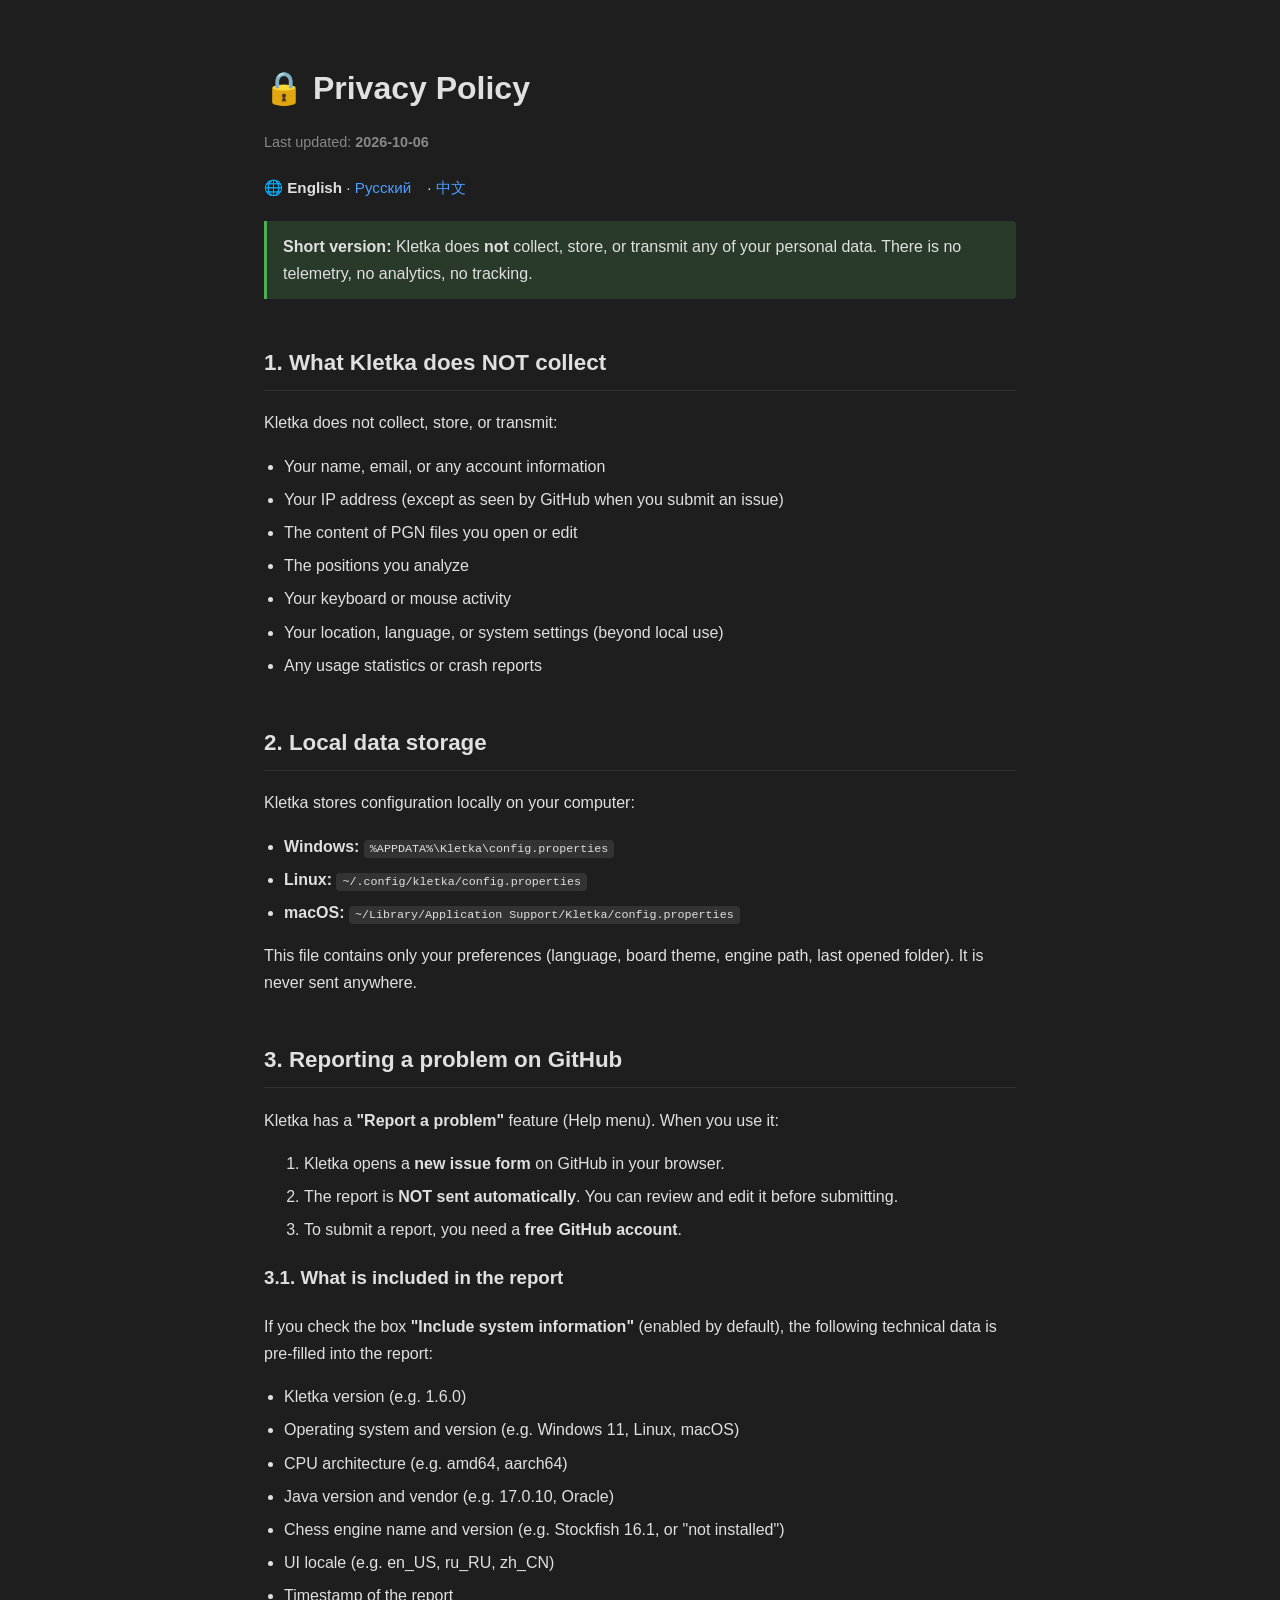
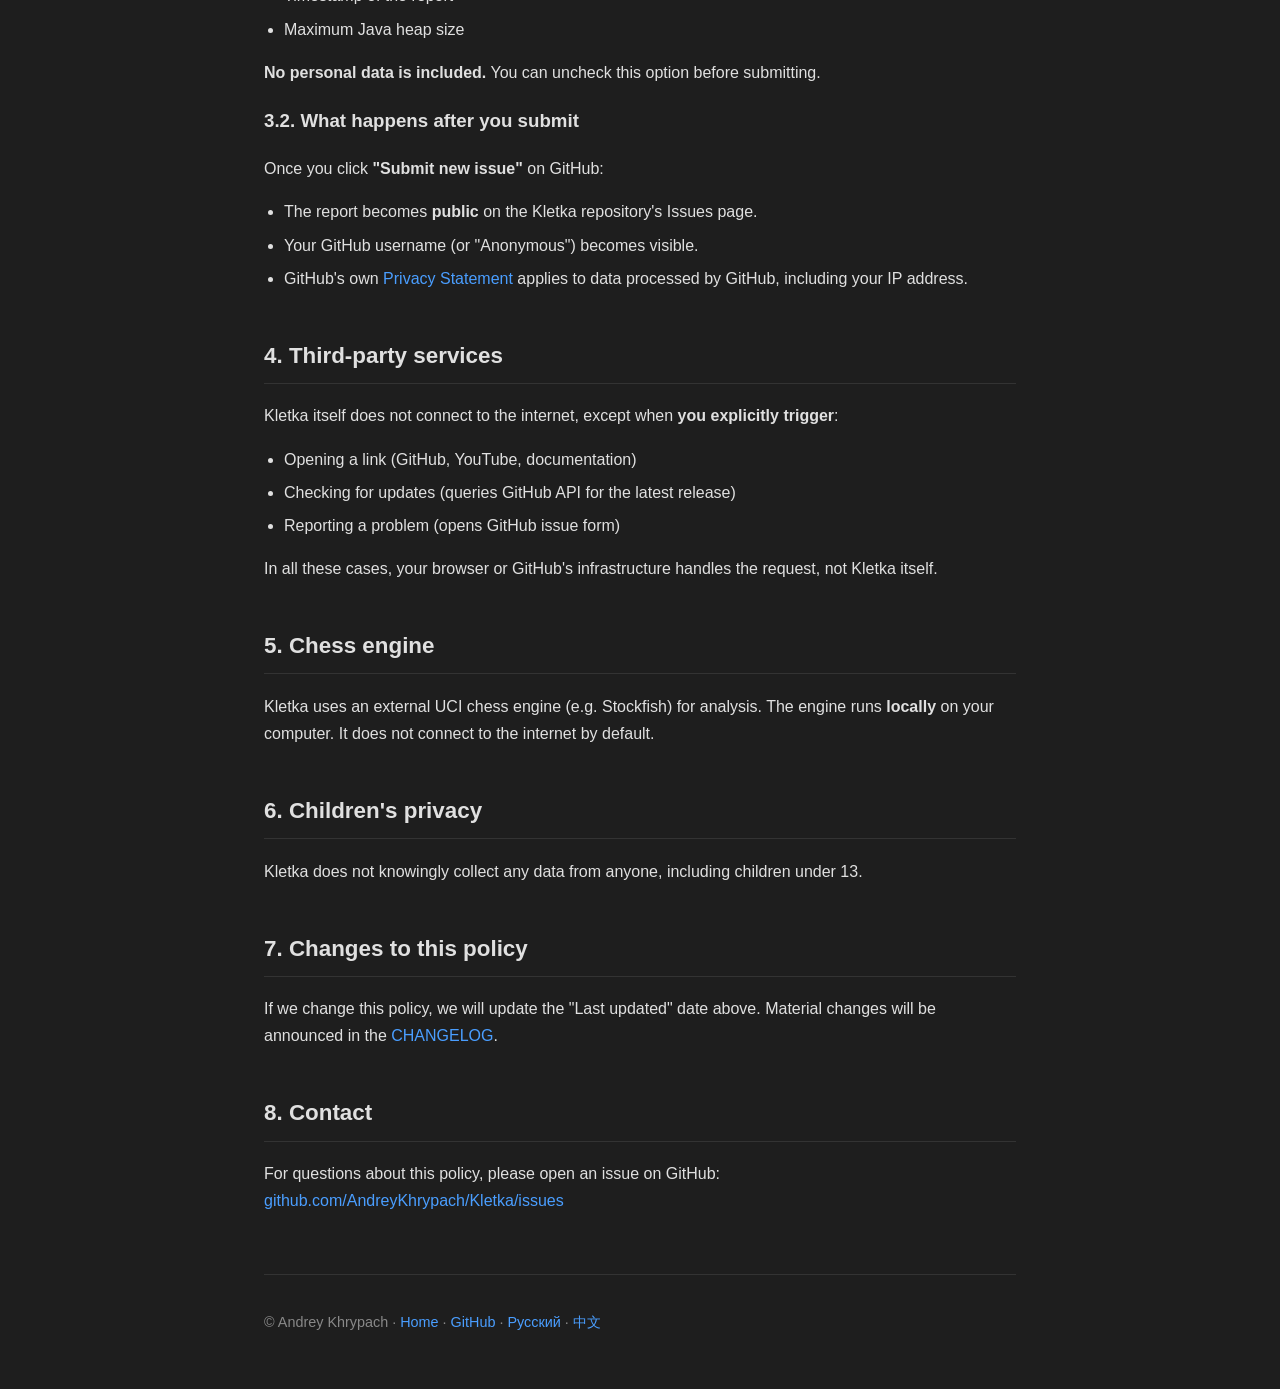
==== privacy.html @ 36533f20 "Release 1.6.0 New features: - Save Position to PGN (Ctrl+Shift+E) - Report a Problem dialog with Git" ====
<!--
  ~ /*
  ~  * Copyright (c) 2024 Andrey Khrypach
  ~  *
  ~  * This program is free software: you can redistribute it and/or modify
  ~  * it under the terms of the GNU General Public License as published by
  ~  * the Free Software Foundation, either version 3 of the License, or
  ~  * (at your option) any later version.
  ~  *
  ~  * This program is distributed in the hope that it will be useful,
  ~  * but WITHOUT ANY WARRANTY; without even the implied warranty of
  ~  * MERCHANTABILITY or FITNESS FOR A PARTICULAR PURPOSE. See the
  ~  * GNU General Public License for more details.
  ~  *
  ~  * You should have received a copy of the GNU General Public License
  ~  * along with this program. If not, see <https://www.gnu.org/licenses/>.
  ~  */
  ~
  -->

<!DOCTYPE html>
<html lang="en">
<head>
    <meta charset="UTF-8">
    <meta name="viewport" content="width=device-width, initial-scale=1.0">
    <title>Privacy Policy — Kletka</title>
    <meta name="description" content="Kletka privacy policy — we do not collect personal data.">
    <link rel="canonical" href="https://andreykhrypach.github.io/Kletka/privacy.html">
    <link rel="alternate" hreflang="en" href="https://andreykhrypach.github.io/Kletka/privacy.html">
    <link rel="alternate" hreflang="ru" href="https://andreykhrypach.github.io/Kletka/privacy.ru.html">
    <link rel="alternate" hreflang="zh" href="https://andreykhrypach.github.io/Kletka/privacy.zh.html">

    <style>
        :root {
            --bg: #1e1e1e;
            --fg: #e0e0e0;
            --accent: #4a9eff;
            --muted: #888;
            --card: #2a2a2a;
        }
        * { box-sizing: border-box; }
        body {
            margin: 0;
            font-family: -apple-system, BlinkMacSystemFont, "Segoe UI", Roboto, sans-serif;
            background: var(--bg);
            color: var(--fg);
            line-height: 1.7;
        }
        .container {
            max-width: 800px;
            margin: 0 auto;
            padding: 40px 24px;
        }
        h1 { font-size: 2em; margin-bottom: 0.2em; }
        h2 { font-size: 1.4em; margin-top: 2em; border-bottom: 1px solid #333; padding-bottom: 8px; }
        a { color: var(--accent); text-decoration: none; }
        a:hover { text-decoration: underline; }
        .lang-switch { margin: 20px 0; font-size: 0.95em; }
        .lang-switch a { margin-right: 12px; }
        ul { padding-left: 20px; }
        li { margin: 6px 0; }
        code {
            background: #333;
            padding: 2px 6px;
            border-radius: 4px;
            font-size: 0.9em;
        }
        .updated { color: var(--muted); font-size: 0.9em; }
        .highlight {
            background: #2a3a2a;
            border-left: 3px solid #4caf50;
            padding: 12px 16px;
            margin: 20px 0;
            border-radius: 0 4px 4px 0;
        }
        footer { margin-top: 60px; padding-top: 20px; border-top: 1px solid #333; color: var(--muted); font-size: 0.9em; }
    </style>
</head>
<body>
<div class="container">

    <h1>🔒 Privacy Policy</h1>
    <p class="updated">Last updated: <strong>2026-10-06</strong></p>

    <div class="lang-switch">
        🌐 <strong>English</strong> ·
        <a href="privacy.ru.html">Русский</a> ·
        <a href="privacy.zh.html">中文</a>
    </div>

    <div class="highlight">
        <strong>Short version:</strong> Kletka does <strong>not</strong> collect, store, or transmit any of your personal data.
        There is no telemetry, no analytics, no tracking.
    </div>

    <h2>1. What Kletka does NOT collect</h2>
    <p>Kletka does not collect, store, or transmit:</p>
    <ul>
        <li>Your name, email, or any account information</li>
        <li>Your IP address (except as seen by GitHub when you submit an issue)</li>
        <li>The content of PGN files you open or edit</li>
        <li>The positions you analyze</li>
        <li>Your keyboard or mouse activity</li>
        <li>Your location, language, or system settings (beyond local use)</li>
        <li>Any usage statistics or crash reports</li>
    </ul>

    <h2>2. Local data storage</h2>
    <p>Kletka stores configuration locally on your computer:</p>
    <ul>
        <li><strong>Windows:</strong> <code>%APPDATA%\Kletka\config.properties</code></li>
        <li><strong>Linux:</strong> <code>~/.config/kletka/config.properties</code></li>
        <li><strong>macOS:</strong> <code>~/Library/Application Support/Kletka/config.properties</code></li>
    </ul>
    <p>This file contains only your preferences (language, board theme, engine path, last opened folder).
        It is never sent anywhere.</p>

    <h2>3. Reporting a problem on GitHub</h2>
    <p>Kletka has a <strong>"Report a problem"</strong> feature (Help menu). When you use it:</p>
    <ol>
        <li>Kletka opens a <strong>new issue form</strong> on GitHub in your browser.</li>
        <li>The report is <strong>NOT sent automatically</strong>. You can review and edit it before submitting.</li>
        <li>To submit a report, you need a <strong>free GitHub account</strong>.</li>
    </ol>

    <h3>3.1. What is included in the report</h3>
    <p>If you check the box <strong>"Include system information"</strong> (enabled by default), the following
        technical data is pre-filled into the report:</p>
    <ul>
        <li>Kletka version (e.g. 1.6.0)</li>
        <li>Operating system and version (e.g. Windows 11, Linux, macOS)</li>
        <li>CPU architecture (e.g. amd64, aarch64)</li>
        <li>Java version and vendor (e.g. 17.0.10, Oracle)</li>
        <li>Chess engine name and version (e.g. Stockfish 16.1, or "not installed")</li>
        <li>UI locale (e.g. en_US, ru_RU, zh_CN)</li>
        <li>Timestamp of the report</li>
        <li>Maximum Java heap size</li>
    </ul>
    <p><strong>No personal data is included.</strong> You can uncheck this option before submitting.</p>

    <h3>3.2. What happens after you submit</h3>
    <p>Once you click <strong>"Submit new issue"</strong> on GitHub:</p>
    <ul>
        <li>The report becomes <strong>public</strong> on the Kletka repository's Issues page.</li>
        <li>Your GitHub username (or "Anonymous") becomes visible.</li>
        <li>GitHub's own <a href="https://docs.github.com/en/site-policy/privacy-policies/github-privacy-statement">Privacy Statement</a> applies to data processed by GitHub, including your IP address.</li>
    </ul>

    <h2>4. Third-party services</h2>
    <p>Kletka itself does not connect to the internet, except when <strong>you explicitly trigger</strong>:</p>
    <ul>
        <li>Opening a link (GitHub, YouTube, documentation)</li>
        <li>Checking for updates (queries GitHub API for the latest release)</li>
        <li>Reporting a problem (opens GitHub issue form)</li>
    </ul>
    <p>In all these cases, your browser or GitHub's infrastructure handles the request, not Kletka itself.</p>

    <h2>5. Chess engine</h2>
    <p>Kletka uses an external UCI chess engine (e.g. Stockfish) for analysis.
        The engine runs <strong>locally</strong> on your computer. It does not connect to the internet by default.</p>

    <h2>6. Children's privacy</h2>
    <p>Kletka does not knowingly collect any data from anyone, including children under 13.</p>

    <h2>7. Changes to this policy</h2>
    <p>If we change this policy, we will update the "Last updated" date above.
        Material changes will be announced in the <a href="https://github.com/AndreyKhrypach/Kletka/blob/master/CHANGELOG.md">CHANGELOG</a>.</p>

    <h2>8. Contact</h2>
    <p>For questions about this policy, please open an issue on GitHub:
        <a href="https://github.com/AndreyKhrypach/Kletka/issues">github.com/AndreyKhrypach/Kletka/issues</a></p>

    <footer>
        <p>© Andrey Khrypach · <a href="index.html">Home</a> · <a href="https://github.com/AndreyKhrypach/Kletka">GitHub</a> · <a href="privacy.ru.html">Русский</a> · <a href="privacy.zh.html">中文</a></p>
    </footer>

</div>
</body>
</html>
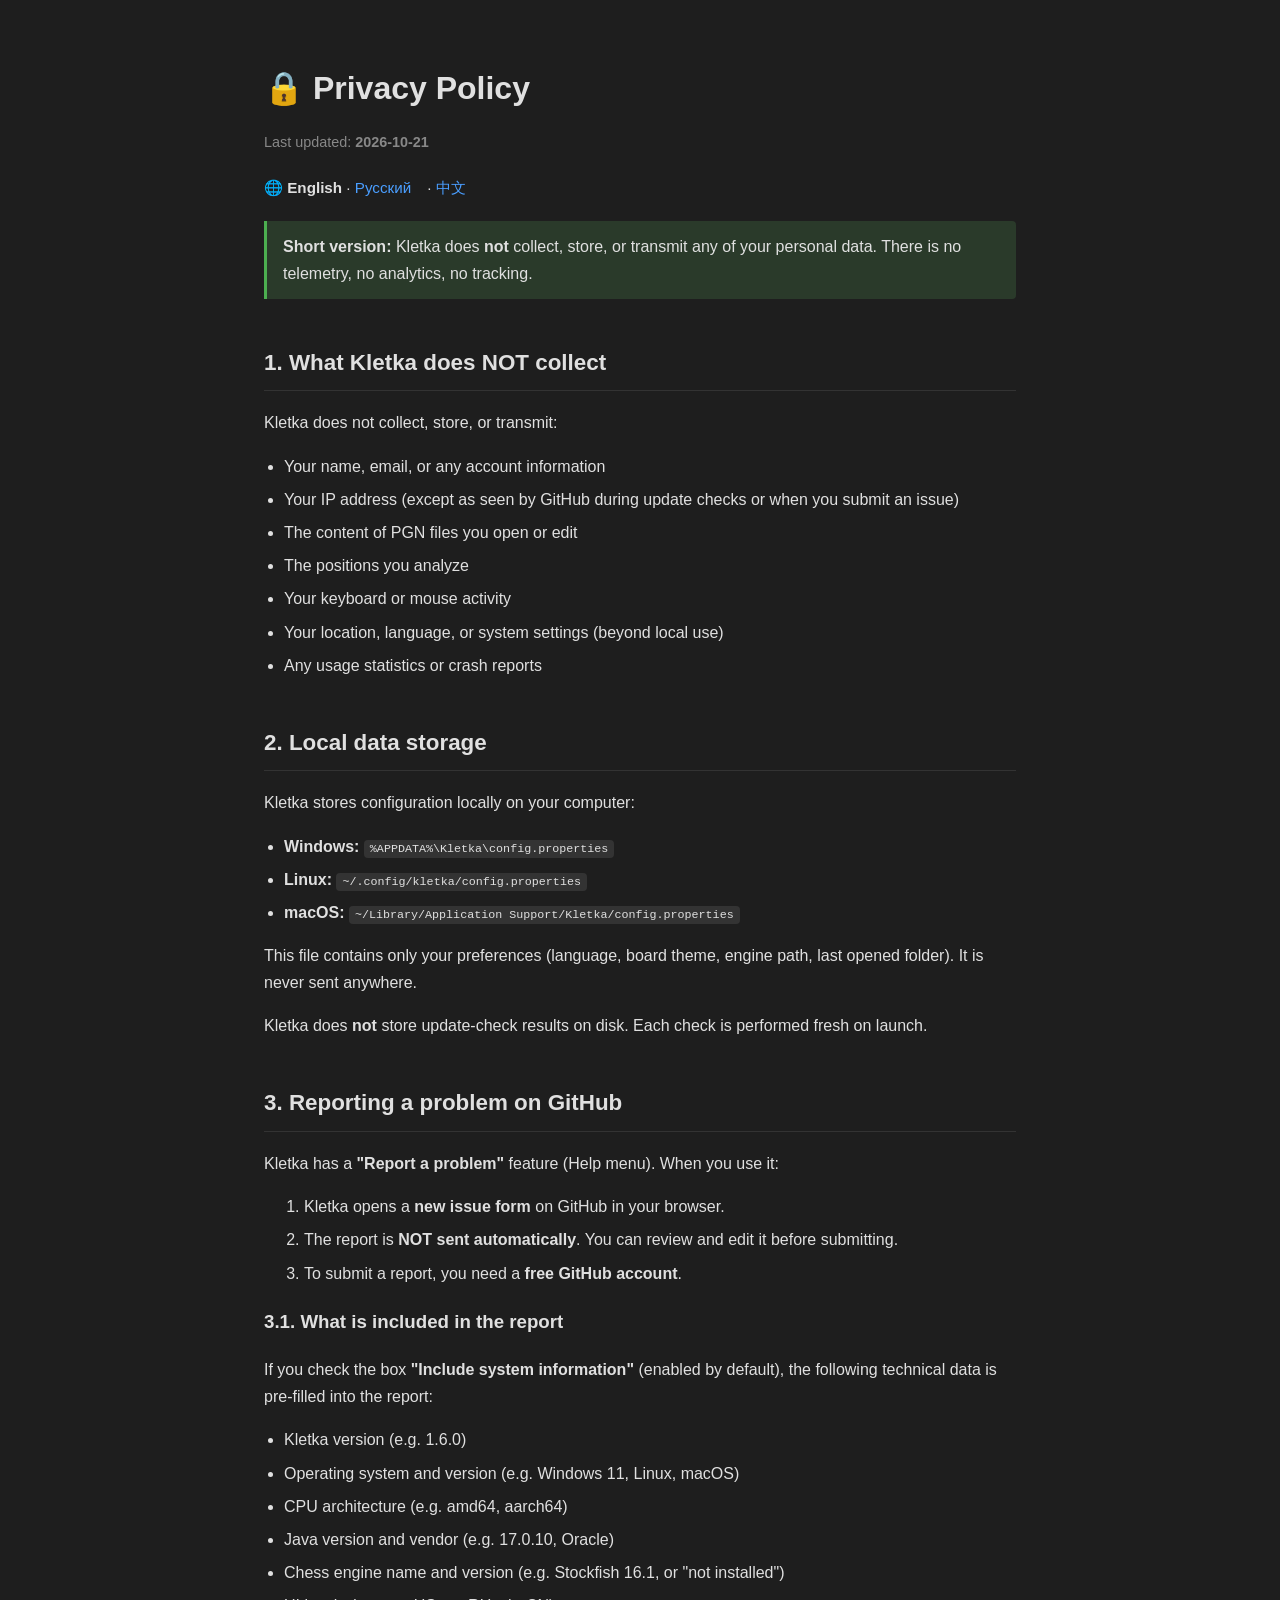
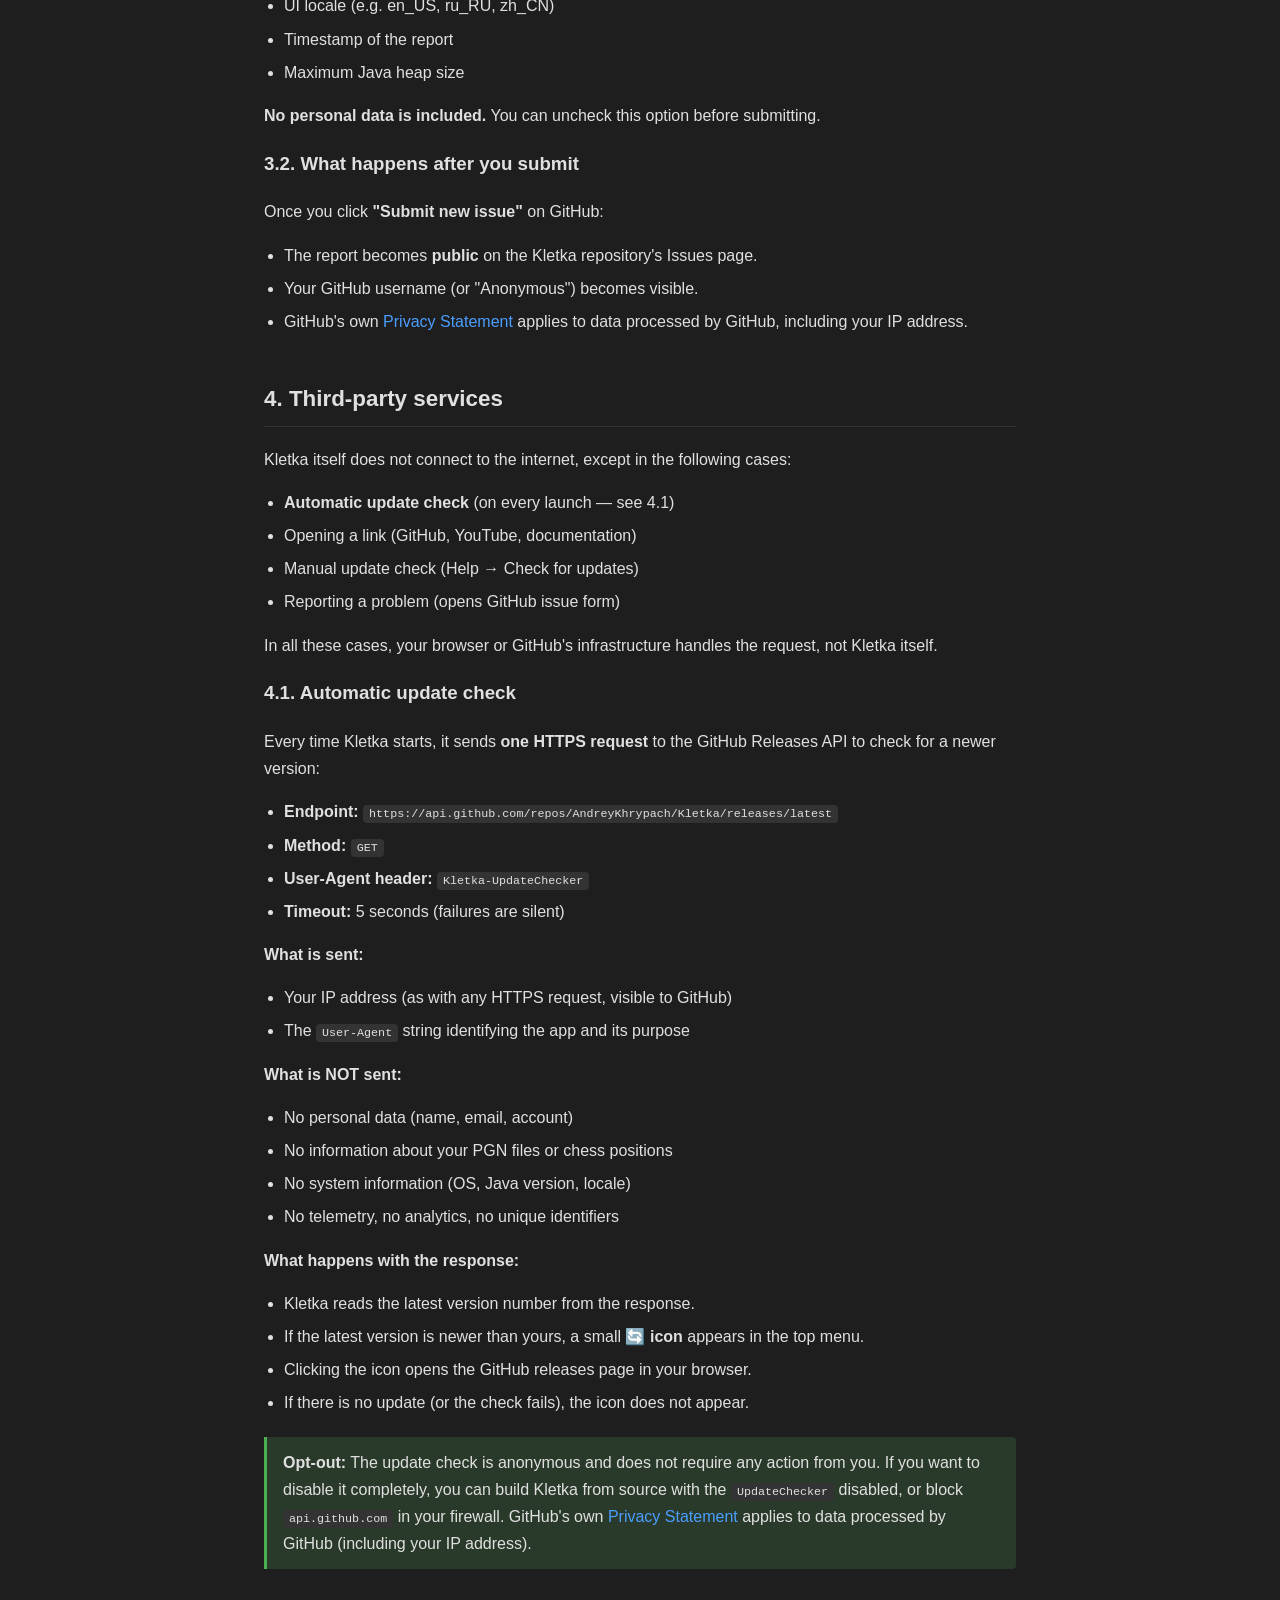
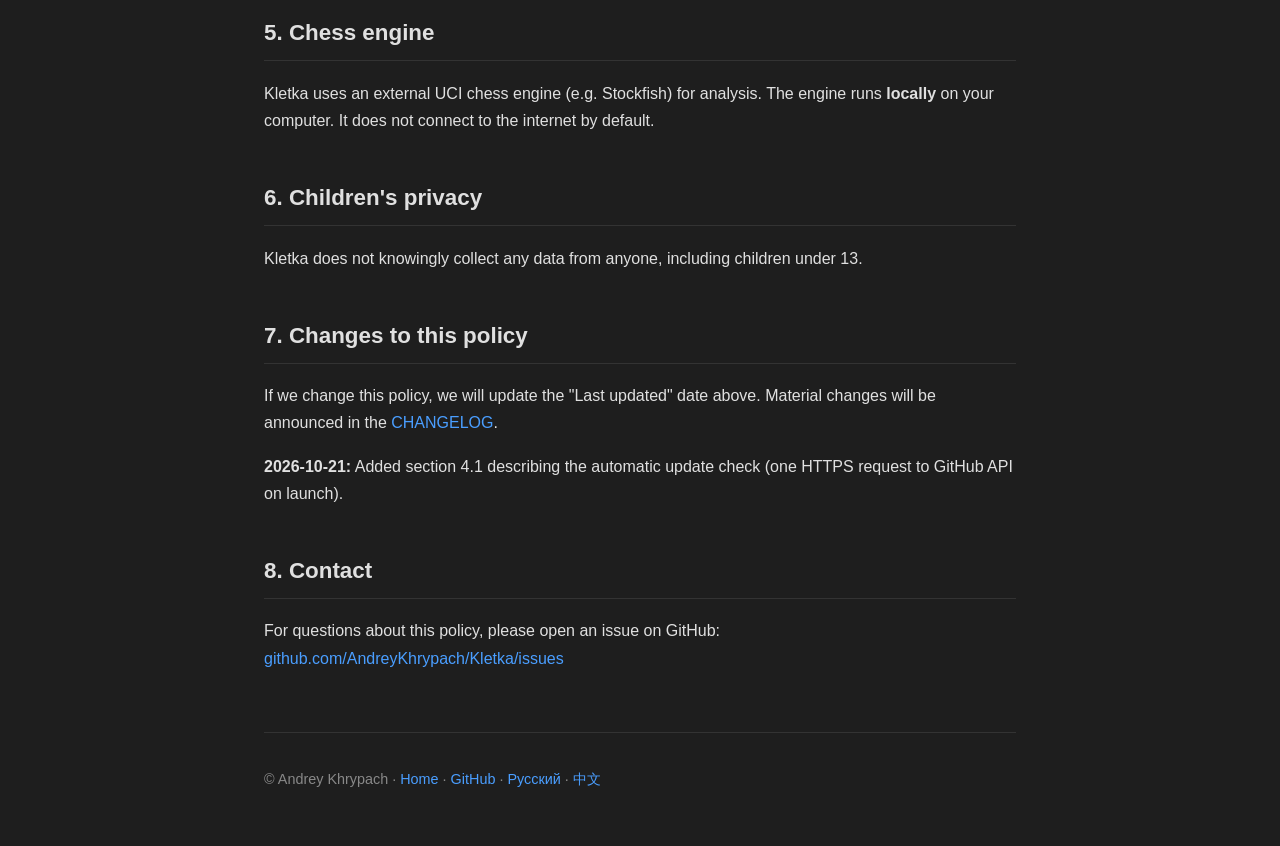
==== commit 2121064e: "feat: release 1.7.0 — Polyglot from PGN, 21× faster indexing, Wayland fix ### Added - Create Polyglo" ====
--- a/privacy.html
+++ b/privacy.html
@@ -1,6 +1,6 @@
 <!--
   ~ /*
-  ~  * Copyright (c) 2024 Andrey Khrypach
+  ~  * Copyright (c) 2025 Andrey Khrypach
   ~  *
   ~  * This program is free software: you can redistribute it and/or modify
   ~  * it under the terms of the GNU General Public License as published by
@@ -80,7 +80,7 @@
 <div class="container">
 
     <h1>🔒 Privacy Policy</h1>
-    <p class="updated">Last updated: <strong>2026-10-06</strong></p>
+    <p class="updated">Last updated: <strong>2026-10-21</strong></p>
 
     <div class="lang-switch">
         🌐 <strong>English</strong> ·
@@ -97,7 +97,7 @@
     <p>Kletka does not collect, store, or transmit:</p>
     <ul>
         <li>Your name, email, or any account information</li>
-        <li>Your IP address (except as seen by GitHub when you submit an issue)</li>
+        <li>Your IP address (except as seen by GitHub during update checks or when you submit an issue)</li>
         <li>The content of PGN files you open or edit</li>
         <li>The positions you analyze</li>
         <li>Your keyboard or mouse activity</li>
@@ -114,6 +114,8 @@
     </ul>
     <p>This file contains only your preferences (language, board theme, engine path, last opened folder).
         It is never sent anywhere.</p>
+
+    <p>Kletka does <strong>not</strong> store update-check results on disk. Each check is performed fresh on launch.</p>
 
     <h2>3. Reporting a problem on GitHub</h2>
     <p>Kletka has a <strong>"Report a problem"</strong> feature (Help menu). When you use it:</p>
@@ -147,13 +149,53 @@
     </ul>
 
     <h2>4. Third-party services</h2>
-    <p>Kletka itself does not connect to the internet, except when <strong>you explicitly trigger</strong>:</p>
-    <ul>
+    <p>Kletka itself does not connect to the internet, except in the following cases:</p>
+    <ul>
+        <li><strong>Automatic update check</strong> (on every launch — see 4.1)</li>
         <li>Opening a link (GitHub, YouTube, documentation)</li>
-        <li>Checking for updates (queries GitHub API for the latest release)</li>
+        <li>Manual update check (Help → Check for updates)</li>
         <li>Reporting a problem (opens GitHub issue form)</li>
     </ul>
     <p>In all these cases, your browser or GitHub's infrastructure handles the request, not Kletka itself.</p>
+
+    <h3>4.1. Automatic update check</h3>
+    <p>Every time Kletka starts, it sends <strong>one HTTPS request</strong> to the GitHub Releases API to check for a newer version:</p>
+    <ul>
+        <li><strong>Endpoint:</strong> <code>https://api.github.com/repos/AndreyKhrypach/Kletka/releases/latest</code></li>
+        <li><strong>Method:</strong> <code>GET</code></li>
+        <li><strong>User-Agent header:</strong> <code>Kletka-UpdateChecker</code></li>
+        <li><strong>Timeout:</strong> 5 seconds (failures are silent)</li>
+    </ul>
+
+    <p><strong>What is sent:</strong></p>
+    <ul>
+        <li>Your IP address (as with any HTTPS request, visible to GitHub)</li>
+        <li>The <code>User-Agent</code> string identifying the app and its purpose</li>
+    </ul>
+
+    <p><strong>What is NOT sent:</strong></p>
+    <ul>
+        <li>No personal data (name, email, account)</li>
+        <li>No information about your PGN files or chess positions</li>
+        <li>No system information (OS, Java version, locale)</li>
+        <li>No telemetry, no analytics, no unique identifiers</li>
+    </ul>
+
+    <p><strong>What happens with the response:</strong></p>
+    <ul>
+        <li>Kletka reads the latest version number from the response.</li>
+        <li>If the latest version is newer than yours, a small <strong>🔄 icon</strong> appears in the top menu.</li>
+        <li>Clicking the icon opens the GitHub releases page in your browser.</li>
+        <li>If there is no update (or the check fails), the icon does not appear.</li>
+    </ul>
+
+    <div class="highlight">
+        <strong>Opt-out:</strong> The update check is anonymous and does not require any action from you.
+        If you want to disable it completely, you can build Kletka from source with the
+        <code>UpdateChecker</code> disabled, or block <code>api.github.com</code> in your firewall.
+        GitHub's own <a href="https://docs.github.com/en/site-policy/privacy-policies/github-privacy-statement">Privacy Statement</a>
+        applies to data processed by GitHub (including your IP address).
+    </div>
 
     <h2>5. Chess engine</h2>
     <p>Kletka uses an external UCI chess engine (e.g. Stockfish) for analysis.
@@ -166,6 +208,9 @@
     <p>If we change this policy, we will update the "Last updated" date above.
         Material changes will be announced in the <a href="https://github.com/AndreyKhrypach/Kletka/blob/master/CHANGELOG.md">CHANGELOG</a>.</p>
 
+    <p><strong>2026-10-21:</strong> Added section 4.1 describing the automatic update check
+        (one HTTPS request to GitHub API on launch).</p>
+
     <h2>8. Contact</h2>
     <p>For questions about this policy, please open an issue on GitHub:
         <a href="https://github.com/AndreyKhrypach/Kletka/issues">github.com/AndreyKhrypach/Kletka/issues</a></p>
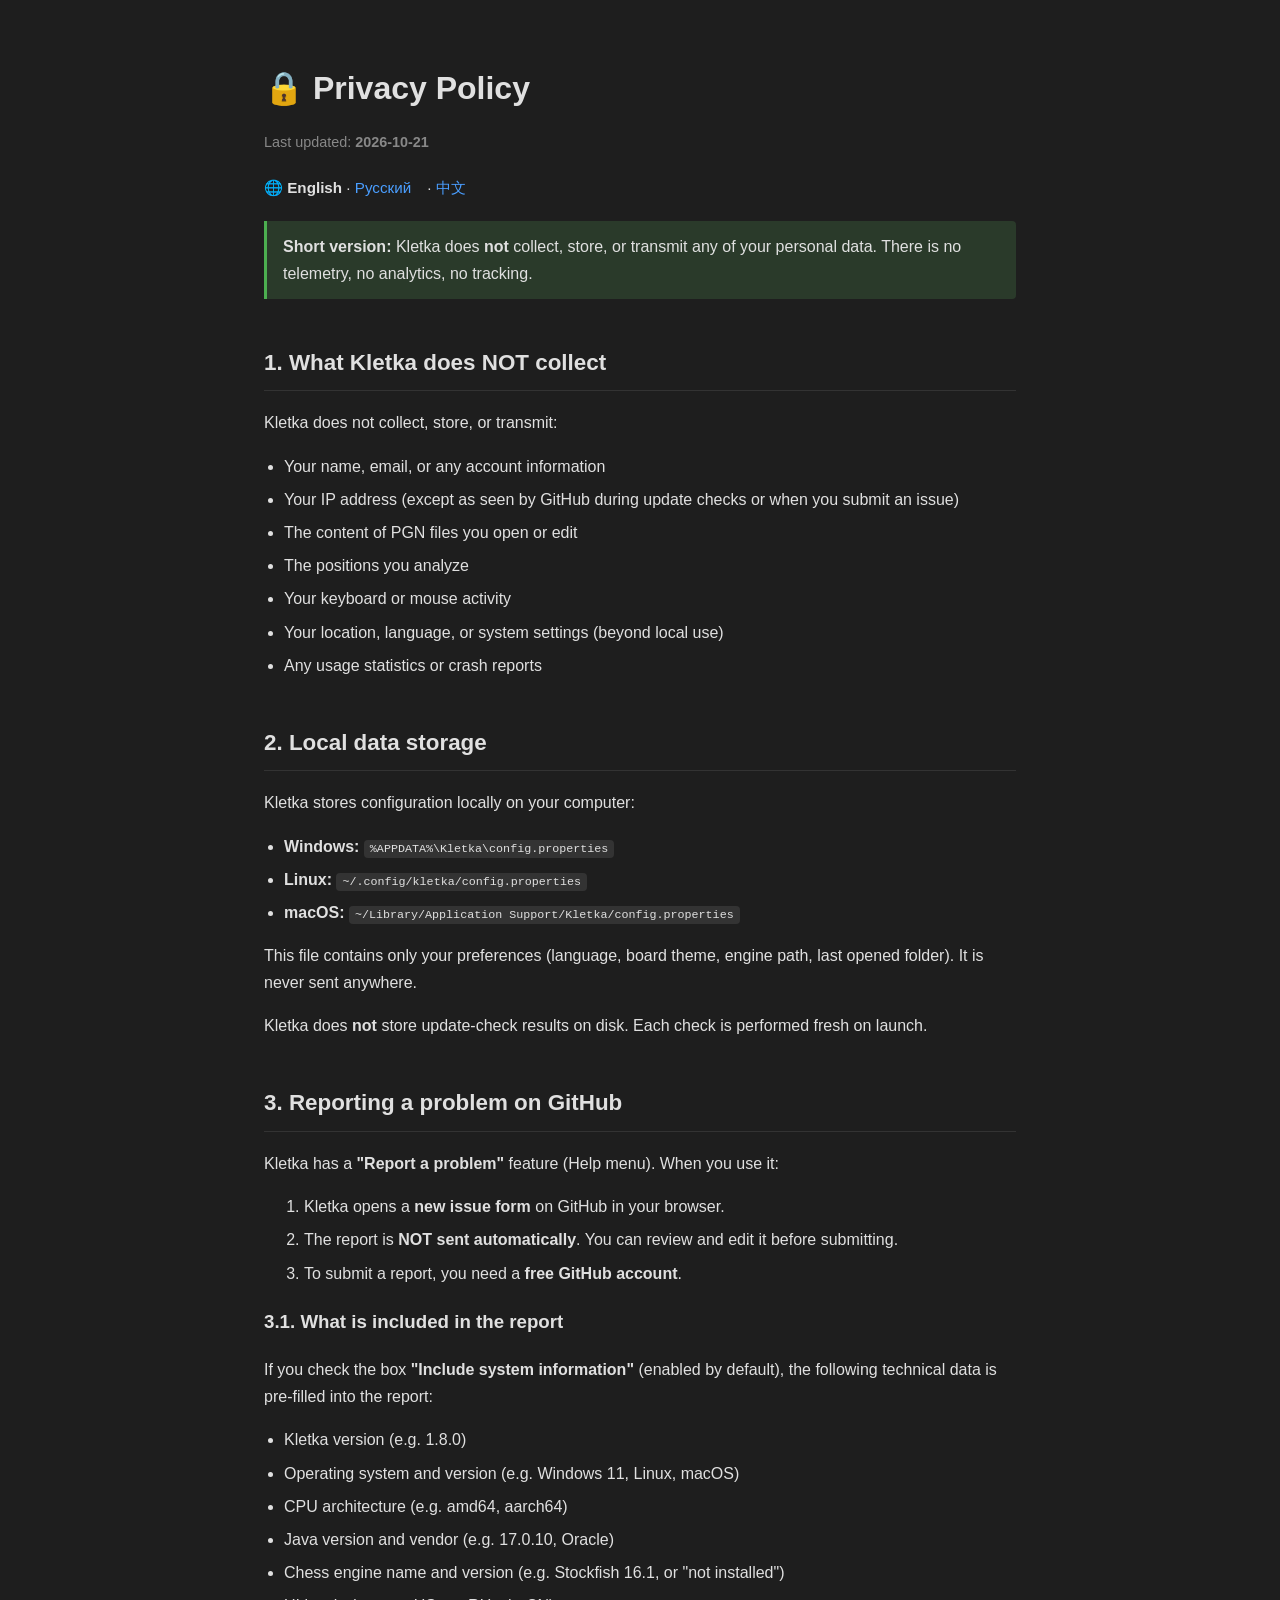
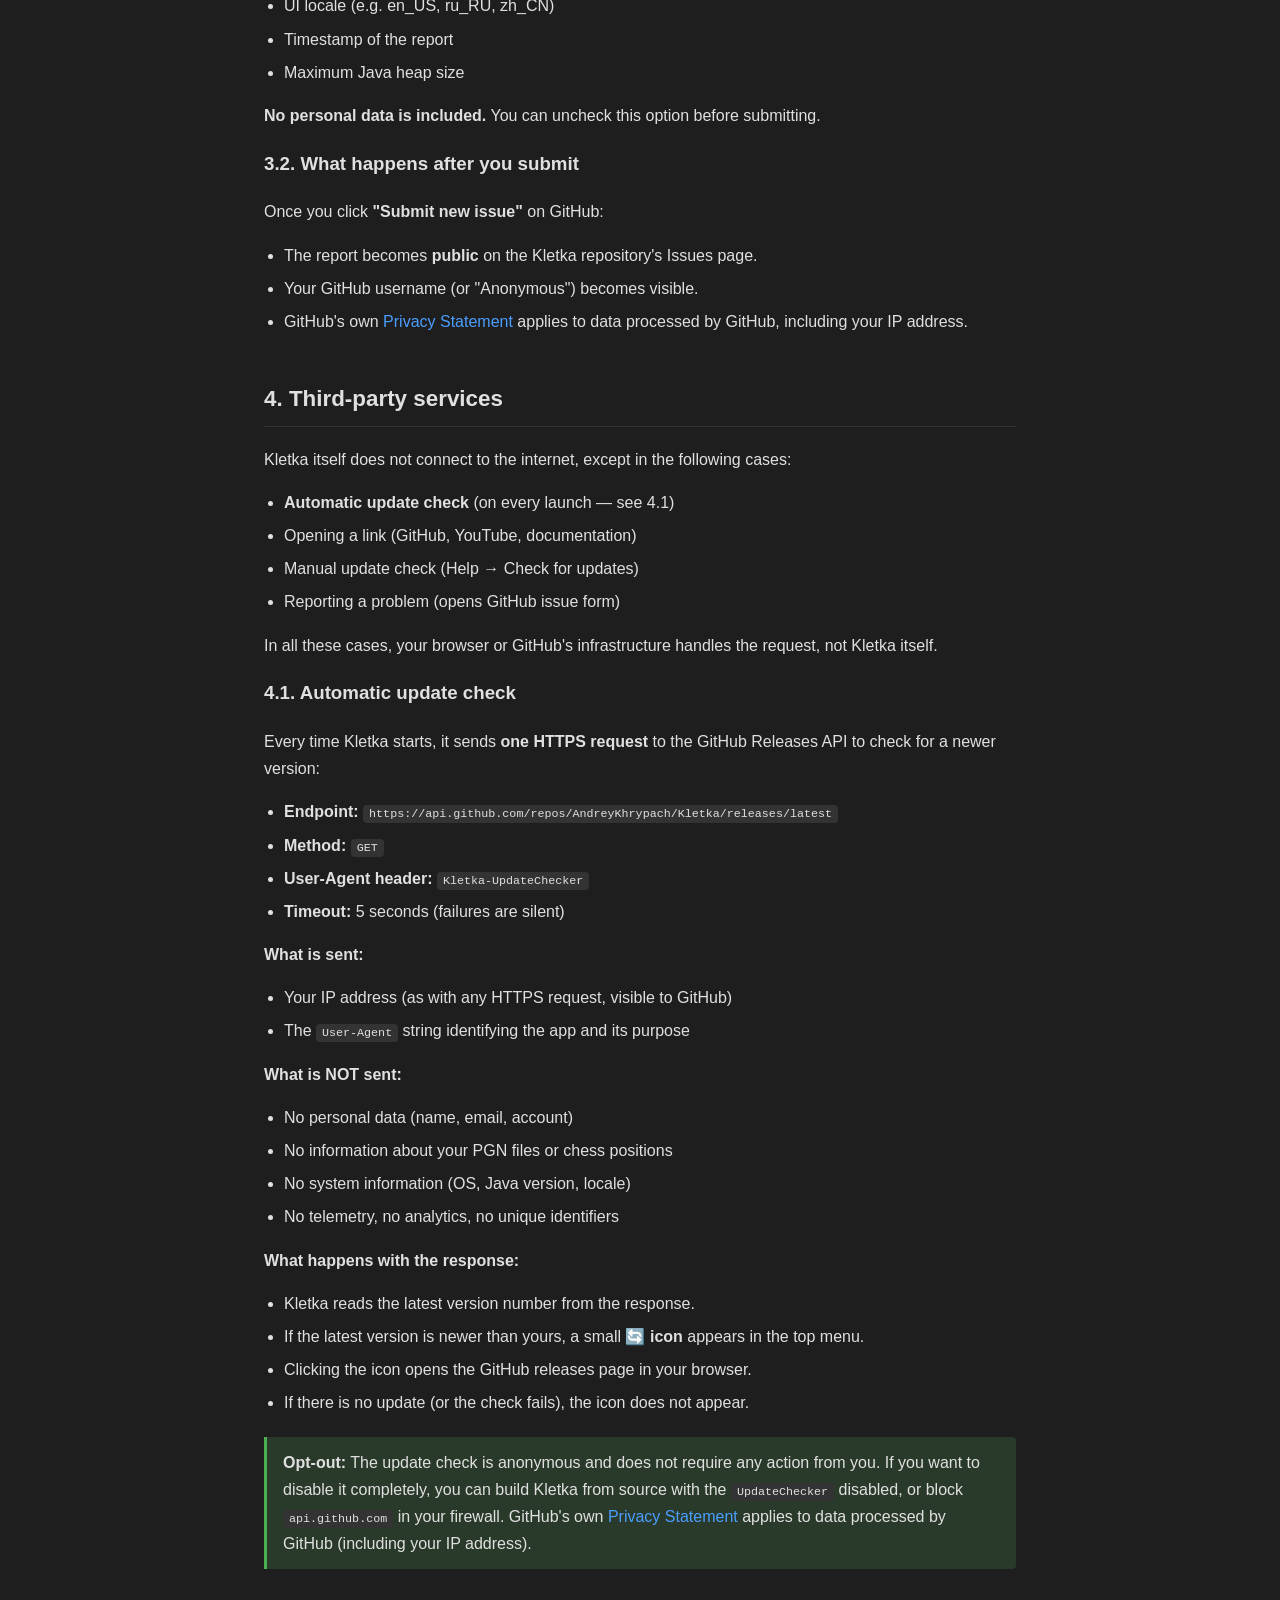
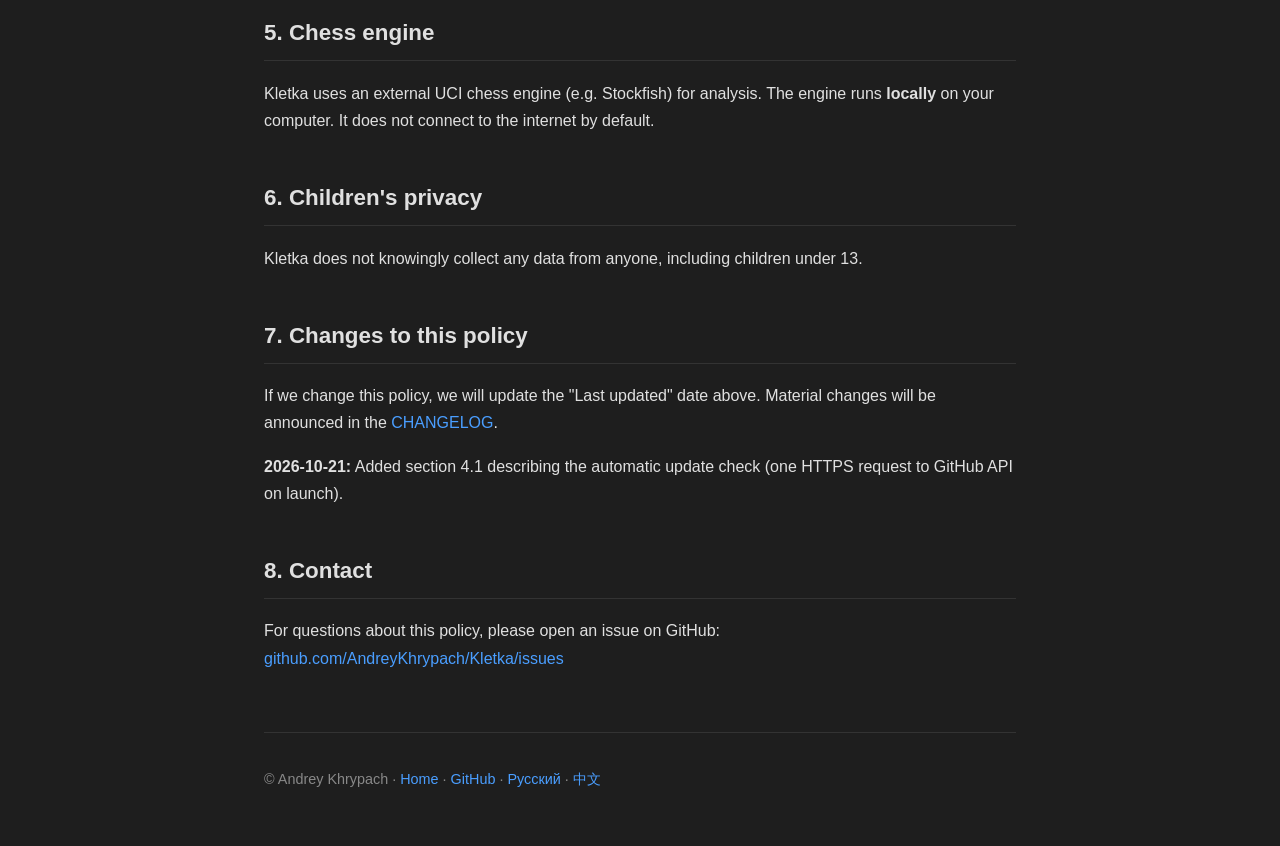
==== commit 524c4cd0: "release: bump to 1.8.0 and sync docs/site/workflow Version bump - pom.xml: version and app.version -" ====
--- a/privacy.html
+++ b/privacy.html
@@ -129,7 +129,7 @@
     <p>If you check the box <strong>"Include system information"</strong> (enabled by default), the following
         technical data is pre-filled into the report:</p>
     <ul>
-        <li>Kletka version (e.g. 1.6.0)</li>
+        <li>Kletka version (e.g. 1.8.0)</li>
         <li>Operating system and version (e.g. Windows 11, Linux, macOS)</li>
         <li>CPU architecture (e.g. amd64, aarch64)</li>
         <li>Java version and vendor (e.g. 17.0.10, Oracle)</li>
